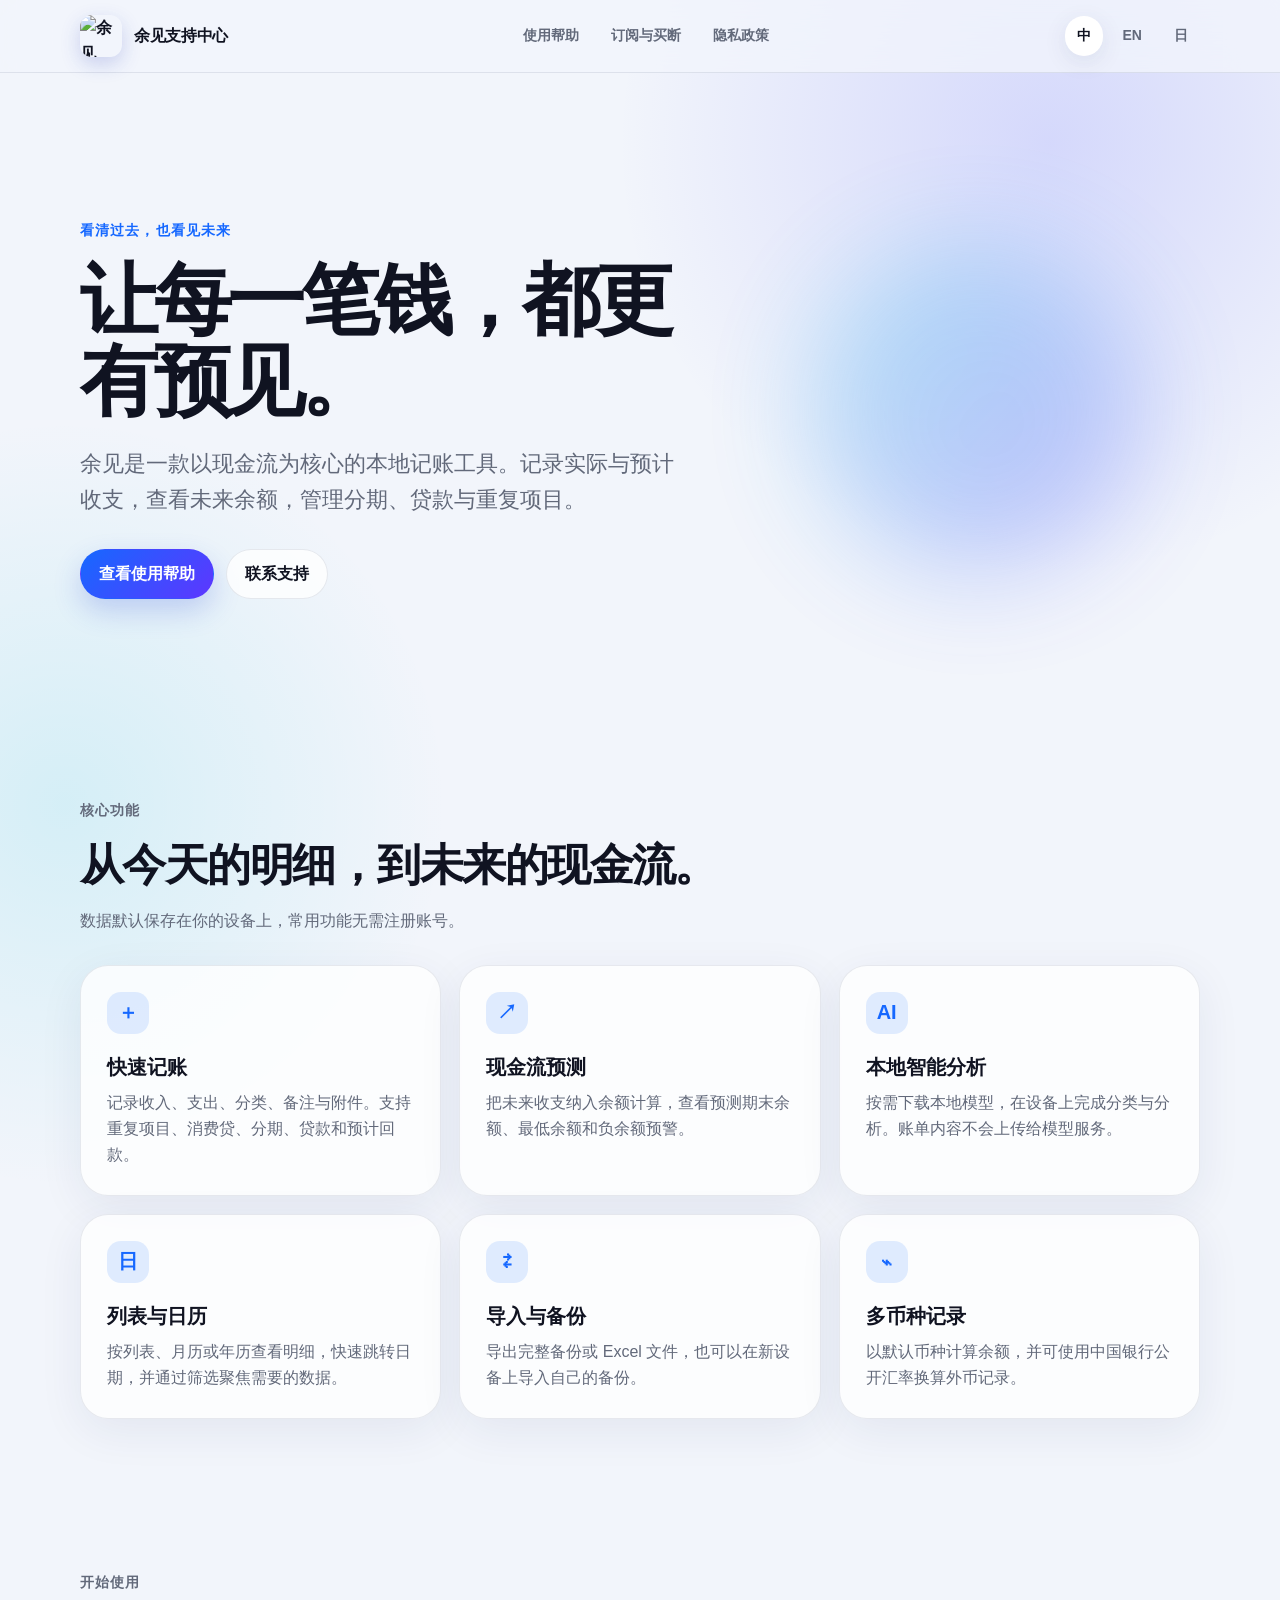
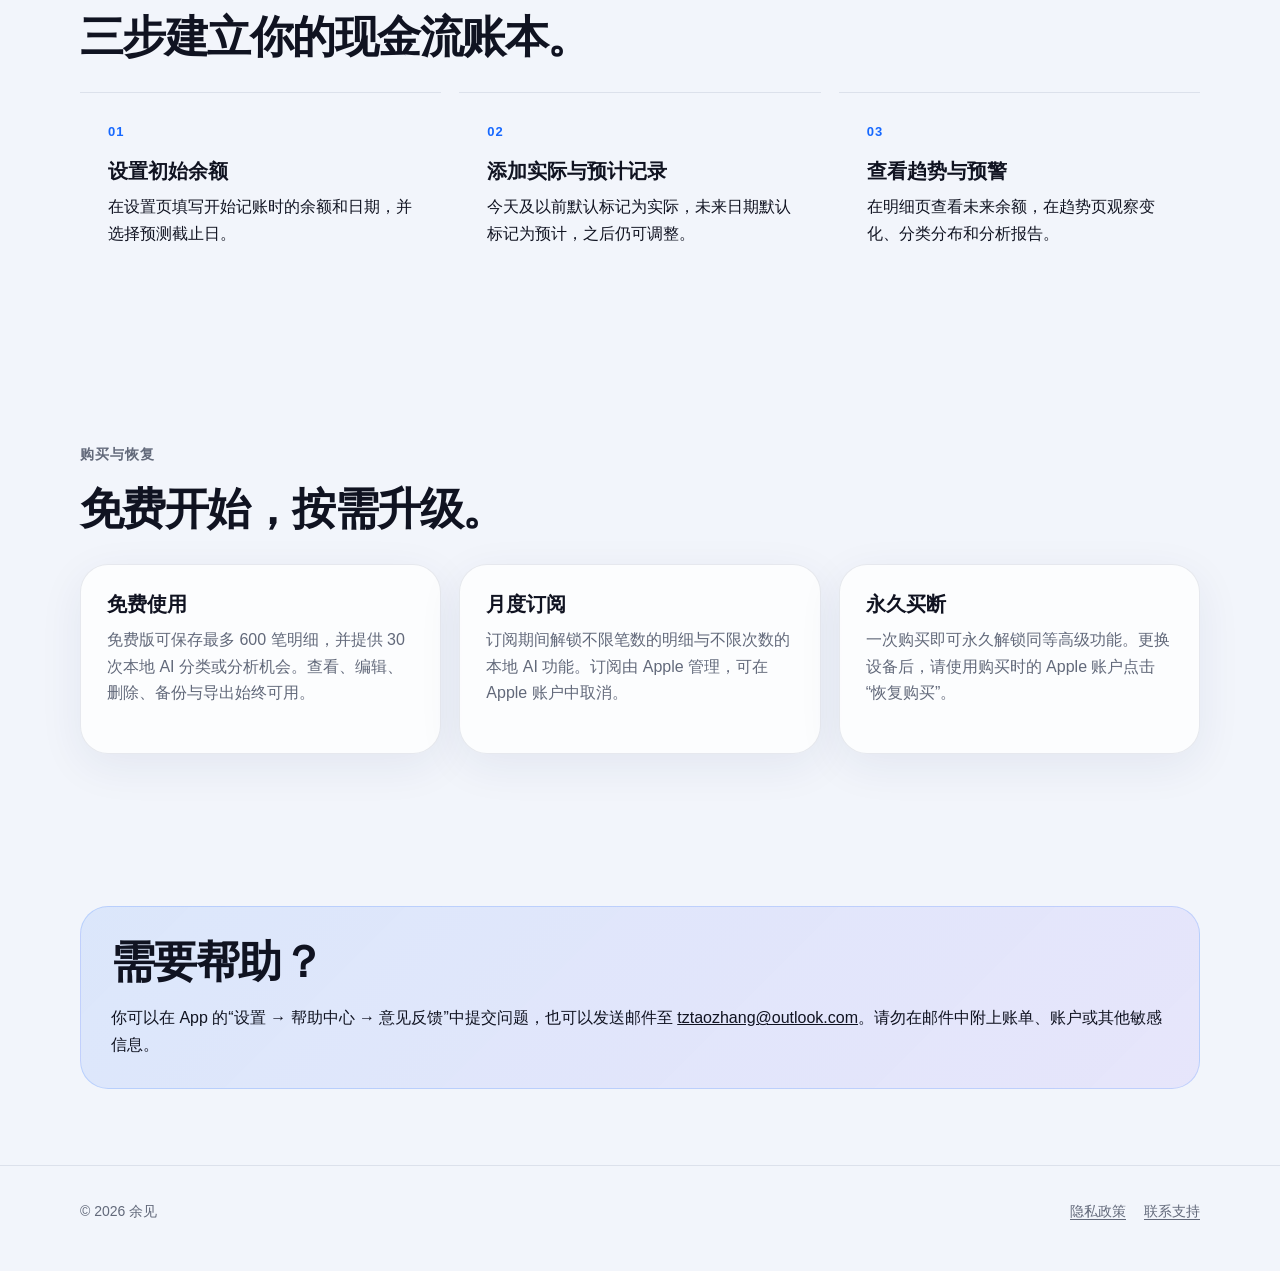
==== index.html @ 97575798 "Publish Yujian support site" ====
<!doctype html>
<html lang="zh-CN">
<head>
  <meta charset="utf-8">
  <meta name="viewport" content="width=device-width, initial-scale=1">
  <meta name="description" content="余见 App 官方支持中心。了解记账、现金流预测、本地 AI、备份与内购恢复。">
  <title>余见 · 官方支持</title>
  <link rel="icon" href="assets/app-icon.png">
  <link rel="stylesheet" href="styles.css">
</head>
<body>
  <header class="site-header">
    <nav class="nav shell" aria-label="主导航">
      <a class="brand" href="index.html"><img src="assets/app-icon.png" alt="余见 App 图标"><span>余见支持中心</span></a>
      <div class="nav-links"><a href="#help">使用帮助</a><a href="#purchase">订阅与买断</a><a href="privacy.html">隐私政策</a></div>
      <div class="language-links" aria-label="语言"><a href="index.html" aria-current="page">中</a><a href="en/index.html">EN</a><a href="ja/index.html">日</a></div>
    </nav>
  </header>

  <main>
    <section class="hero shell">
      <div>
        <p class="eyebrow">看清过去，也看见未来</p>
        <h1>让每一笔钱，都更有预见。</h1>
        <p class="lead">余见是一款以现金流为核心的本地记账工具。记录实际与预计收支，查看未来余额，管理分期、贷款与重复项目。</p>
        <div class="actions"><a class="button" href="#help">查看使用帮助</a><a class="button secondary" href="mailto:tztaozhang@outlook.com">联系支持</a></div>
      </div>
      <div class="hero-art" aria-hidden="true"><img src="assets/app-icon.png" alt=""></div>
    </section>

    <section class="section shell" id="help">
      <div class="section-heading"><p class="eyebrow">核心功能</p><h2>从今天的明细，到未来的现金流。</h2><p>数据默认保存在你的设备上，常用功能无需注册账号。</p></div>
      <div class="grid">
        <article class="card"><div class="icon">＋</div><h3>快速记账</h3><p>记录收入、支出、分类、备注与附件。支持重复项目、消费贷、分期、贷款和预计回款。</p></article>
        <article class="card"><div class="icon">↗</div><h3>现金流预测</h3><p>把未来收支纳入余额计算，查看预测期末余额、最低余额和负余额预警。</p></article>
        <article class="card"><div class="icon">AI</div><h3>本地智能分析</h3><p>按需下载本地模型，在设备上完成分类与分析。账单内容不会上传给模型服务。</p></article>
        <article class="card"><div class="icon">日</div><h3>列表与日历</h3><p>按列表、月历或年历查看明细，快速跳转日期，并通过筛选聚焦需要的数据。</p></article>
        <article class="card"><div class="icon">⇄</div><h3>导入与备份</h3><p>导出完整备份或 Excel 文件，也可以在新设备上导入自己的备份。</p></article>
        <article class="card"><div class="icon">⌁</div><h3>多币种记录</h3><p>以默认币种计算余额，并可使用中国银行公开汇率换算外币记录。</p></article>
      </div>
    </section>

    <section class="section shell">
      <div class="section-heading"><p class="eyebrow">开始使用</p><h2>三步建立你的现金流账本。</h2></div>
      <div class="steps">
        <article class="step"><h3>设置初始余额</h3><p>在设置页填写开始记账时的余额和日期，并选择预测截止日。</p></article>
        <article class="step"><h3>添加实际与预计记录</h3><p>今天及以前默认标记为实际，未来日期默认标记为预计，之后仍可调整。</p></article>
        <article class="step"><h3>查看趋势与预警</h3><p>在明细页查看未来余额，在趋势页观察变化、分类分布和分析报告。</p></article>
      </div>
    </section>

    <section class="section shell" id="purchase">
      <div class="section-heading"><p class="eyebrow">购买与恢复</p><h2>免费开始，按需升级。</h2></div>
      <div class="grid">
        <article class="card"><h3>免费使用</h3><p>免费版可保存最多 600 笔明细，并提供 30 次本地 AI 分类或分析机会。查看、编辑、删除、备份与导出始终可用。</p></article>
        <article class="card"><h3>月度订阅</h3><p>订阅期间解锁不限笔数的明细与不限次数的本地 AI 功能。订阅由 Apple 管理，可在 Apple 账户中取消。</p></article>
        <article class="card"><h3>永久买断</h3><p>一次购买即可永久解锁同等高级功能。更换设备后，请使用购买时的 Apple 账户点击“恢复购买”。</p></article>
      </div>
    </section>

    <section class="section shell">
      <div class="notice"><h2>需要帮助？</h2><p>你可以在 App 的“设置 → 帮助中心 → 意见反馈”中提交问题，也可以发送邮件至 <a href="mailto:tztaozhang@outlook.com">tztaozhang@outlook.com</a>。请勿在邮件中附上账单、账户或其他敏感信息。</p></div>
    </section>
  </main>

  <footer class="site-footer"><div class="footer-row shell"><span>© 2026 余见</span><div class="footer-links"><a href="privacy.html">隐私政策</a><a href="mailto:tztaozhang@outlook.com">联系支持</a></div></div></footer>
</body>
</html>
---- styles.css ----
:root {
  color-scheme: light dark;
  --ink: #101321;
  --muted: #62697a;
  --surface: rgba(255, 255, 255, 0.78);
  --surface-strong: #ffffff;
  --line: rgba(31, 49, 91, 0.1);
  --blue: #1668ff;
  --violet: #5e36ff;
  --cyan: #00bfd6;
  --wash: #f2f5fb;
  --shadow: 0 20px 70px rgba(20, 46, 115, 0.12);
  --radius: 28px;
}

* { box-sizing: border-box; }

html { scroll-behavior: smooth; }

body {
  margin: 0;
  min-width: 320px;
  color: var(--ink);
  background:
    radial-gradient(circle at 82% 5%, rgba(68, 75, 255, 0.17), transparent 27rem),
    radial-gradient(circle at 5% 28%, rgba(0, 191, 214, 0.12), transparent 24rem),
    var(--wash);
  font-family: -apple-system, BlinkMacSystemFont, "SF Pro Text", "PingFang SC", "Hiragino Sans", "Helvetica Neue", Arial, sans-serif;
  line-height: 1.65;
  -webkit-font-smoothing: antialiased;
}

a { color: inherit; }

.shell {
  width: min(1120px, calc(100% - 40px));
  margin: 0 auto;
}

.site-header {
  position: sticky;
  z-index: 10;
  top: 0;
  border-bottom: 1px solid var(--line);
  background: color-mix(in srgb, var(--wash) 78%, transparent);
  backdrop-filter: blur(24px) saturate(150%);
  -webkit-backdrop-filter: blur(24px) saturate(150%);
}

.nav {
  min-height: 72px;
  display: flex;
  align-items: center;
  justify-content: space-between;
  gap: 20px;
}

.brand {
  display: inline-flex;
  align-items: center;
  gap: 12px;
  text-decoration: none;
  font-weight: 750;
  letter-spacing: -0.02em;
}

.brand img {
  width: 42px;
  height: 42px;
  border-radius: 12px;
  box-shadow: 0 7px 20px rgba(28, 55, 180, 0.2);
}

.nav-links, .language-links {
  display: flex;
  align-items: center;
  gap: 8px;
}

.nav-links a, .language-links a {
  padding: 8px 12px;
  border-radius: 999px;
  color: var(--muted);
  font-size: 14px;
  font-weight: 650;
  text-decoration: none;
}

.nav-links a:hover, .nav-links a:focus-visible,
.language-links a:hover, .language-links a:focus-visible,
.language-links a[aria-current="page"] {
  color: var(--ink);
  background: var(--surface-strong);
  outline: none;
  box-shadow: 0 6px 24px rgba(22, 37, 84, 0.09);
}

.hero {
  display: grid;
  grid-template-columns: minmax(0, 1.15fr) minmax(300px, 0.85fr);
  align-items: center;
  gap: 64px;
  min-height: 650px;
  padding: 92px 0 70px;
}

.eyebrow {
  margin: 0 0 18px;
  color: var(--blue);
  font-size: 14px;
  font-weight: 760;
  letter-spacing: 0.08em;
  text-transform: uppercase;
}

h1, h2, h3, p { margin-top: 0; }

h1 {
  max-width: 760px;
  margin-bottom: 24px;
  font-size: clamp(44px, 7vw, 78px);
  line-height: 1.04;
  letter-spacing: -0.055em;
}

h2 {
  margin-bottom: 18px;
  font-size: clamp(30px, 4vw, 44px);
  line-height: 1.14;
  letter-spacing: -0.035em;
}

h3 {
  margin-bottom: 10px;
  font-size: 20px;
  line-height: 1.3;
}

.lead {
  max-width: 660px;
  margin-bottom: 30px;
  color: var(--muted);
  font-size: clamp(18px, 2.1vw, 22px);
}

.actions {
  display: flex;
  flex-wrap: wrap;
  gap: 12px;
}

.button {
  display: inline-flex;
  min-height: 48px;
  align-items: center;
  justify-content: center;
  padding: 11px 18px;
  border: 1px solid transparent;
  border-radius: 999px;
  background: linear-gradient(135deg, var(--blue), var(--violet));
  color: #fff;
  font-weight: 720;
  text-decoration: none;
  box-shadow: 0 12px 28px rgba(42, 72, 220, 0.22);
}

.button.secondary {
  border-color: var(--line);
  background: var(--surface);
  color: var(--ink);
  box-shadow: none;
}

.hero-art {
  position: relative;
  display: grid;
  place-items: center;
  min-height: 380px;
}

.hero-art::before {
  position: absolute;
  width: 330px;
  height: 330px;
  border-radius: 50%;
  background: linear-gradient(135deg, rgba(0, 207, 227, 0.55), rgba(71, 50, 255, 0.66));
  filter: blur(54px);
  content: "";
  opacity: 0.43;
}

.hero-art img {
  position: relative;
  width: min(330px, 74vw);
  border-radius: 25%;
  box-shadow: 0 34px 90px rgba(18, 36, 115, 0.28);
}

.section { padding: 76px 0; }

.section-heading {
  max-width: 700px;
  margin-bottom: 30px;
}

.section-heading p { color: var(--muted); }

.grid {
  display: grid;
  grid-template-columns: repeat(3, minmax(0, 1fr));
  gap: 18px;
}

.card {
  min-height: 190px;
  padding: 26px;
  border: 1px solid var(--line);
  border-radius: var(--radius);
  background: var(--surface);
  box-shadow: 0 12px 45px rgba(27, 44, 97, 0.07);
}

.card p, .card li { color: var(--muted); }
.card p:last-child { margin-bottom: 0; }

.icon {
  display: grid;
  width: 42px;
  height: 42px;
  place-items: center;
  margin-bottom: 20px;
  border-radius: 14px;
  background: color-mix(in srgb, var(--blue) 12%, transparent);
  color: var(--blue);
  font-size: 20px;
  font-weight: 800;
}

.steps {
  display: grid;
  grid-template-columns: repeat(3, minmax(0, 1fr));
  gap: 18px;
  counter-reset: step;
}

.step {
  position: relative;
  padding: 28px;
  border-top: 1px solid var(--line);
  counter-increment: step;
}

.step::before {
  display: block;
  margin-bottom: 16px;
  color: var(--blue);
  font-size: 13px;
  font-weight: 800;
  letter-spacing: 0.08em;
  content: "0" counter(step);
}

.notice {
  padding: 30px;
  border: 1px solid rgba(22, 104, 255, 0.18);
  border-radius: var(--radius);
  background: linear-gradient(135deg, rgba(22, 104, 255, 0.1), rgba(94, 54, 255, 0.08));
}

.notice p:last-child { margin-bottom: 0; }

.legal {
  max-width: 780px;
  padding: 72px 0 96px;
}

.legal .meta {
  margin-bottom: 40px;
  color: var(--muted);
}

.legal section {
  padding: 24px 0;
  border-top: 1px solid var(--line);
}

.legal ul { padding-left: 1.25rem; }
.legal li { margin: 8px 0; }

.site-footer {
  padding: 34px 0 48px;
  border-top: 1px solid var(--line);
  color: var(--muted);
  font-size: 14px;
}

.footer-row {
  display: flex;
  align-items: center;
  justify-content: space-between;
  gap: 20px;
}

.footer-links {
  display: flex;
  flex-wrap: wrap;
  gap: 18px;
}

.footer-links a { text-underline-offset: 3px; }

@media (max-width: 820px) {
  .shell { width: min(100% - 28px, 720px); }
  .nav-links { display: none; }
  .hero { grid-template-columns: 1fr; gap: 24px; min-height: auto; padding-top: 68px; }
  .hero-art { min-height: 330px; order: -1; }
  .hero-art img { width: min(250px, 66vw); }
  .grid, .steps { grid-template-columns: 1fr; }
  .section { padding: 58px 0; }
}

@media (max-width: 520px) {
  .brand span { display: none; }
  .language-links a { padding-inline: 9px; }
  h1 { font-size: 43px; }
  .card, .notice { padding: 22px; border-radius: 24px; }
  .footer-row { align-items: flex-start; flex-direction: column; }
}

@media (prefers-color-scheme: dark) {
  :root {
    --ink: #f3f5fb;
    --muted: #a9afc0;
    --surface: rgba(25, 28, 39, 0.82);
    --surface-strong: #232633;
    --line: rgba(220, 228, 255, 0.11);
    --wash: #0d0f17;
    --shadow: 0 20px 70px rgba(0, 0, 0, 0.25);
  }
  .hero-art img { box-shadow: 0 34px 90px rgba(0, 0, 0, 0.48); }
}

@media (prefers-reduced-motion: reduce) {
  html { scroll-behavior: auto; }
  *, *::before, *::after { animation-duration: 0.01ms !important; animation-iteration-count: 1 !important; transition-duration: 0.01ms !important; }
}
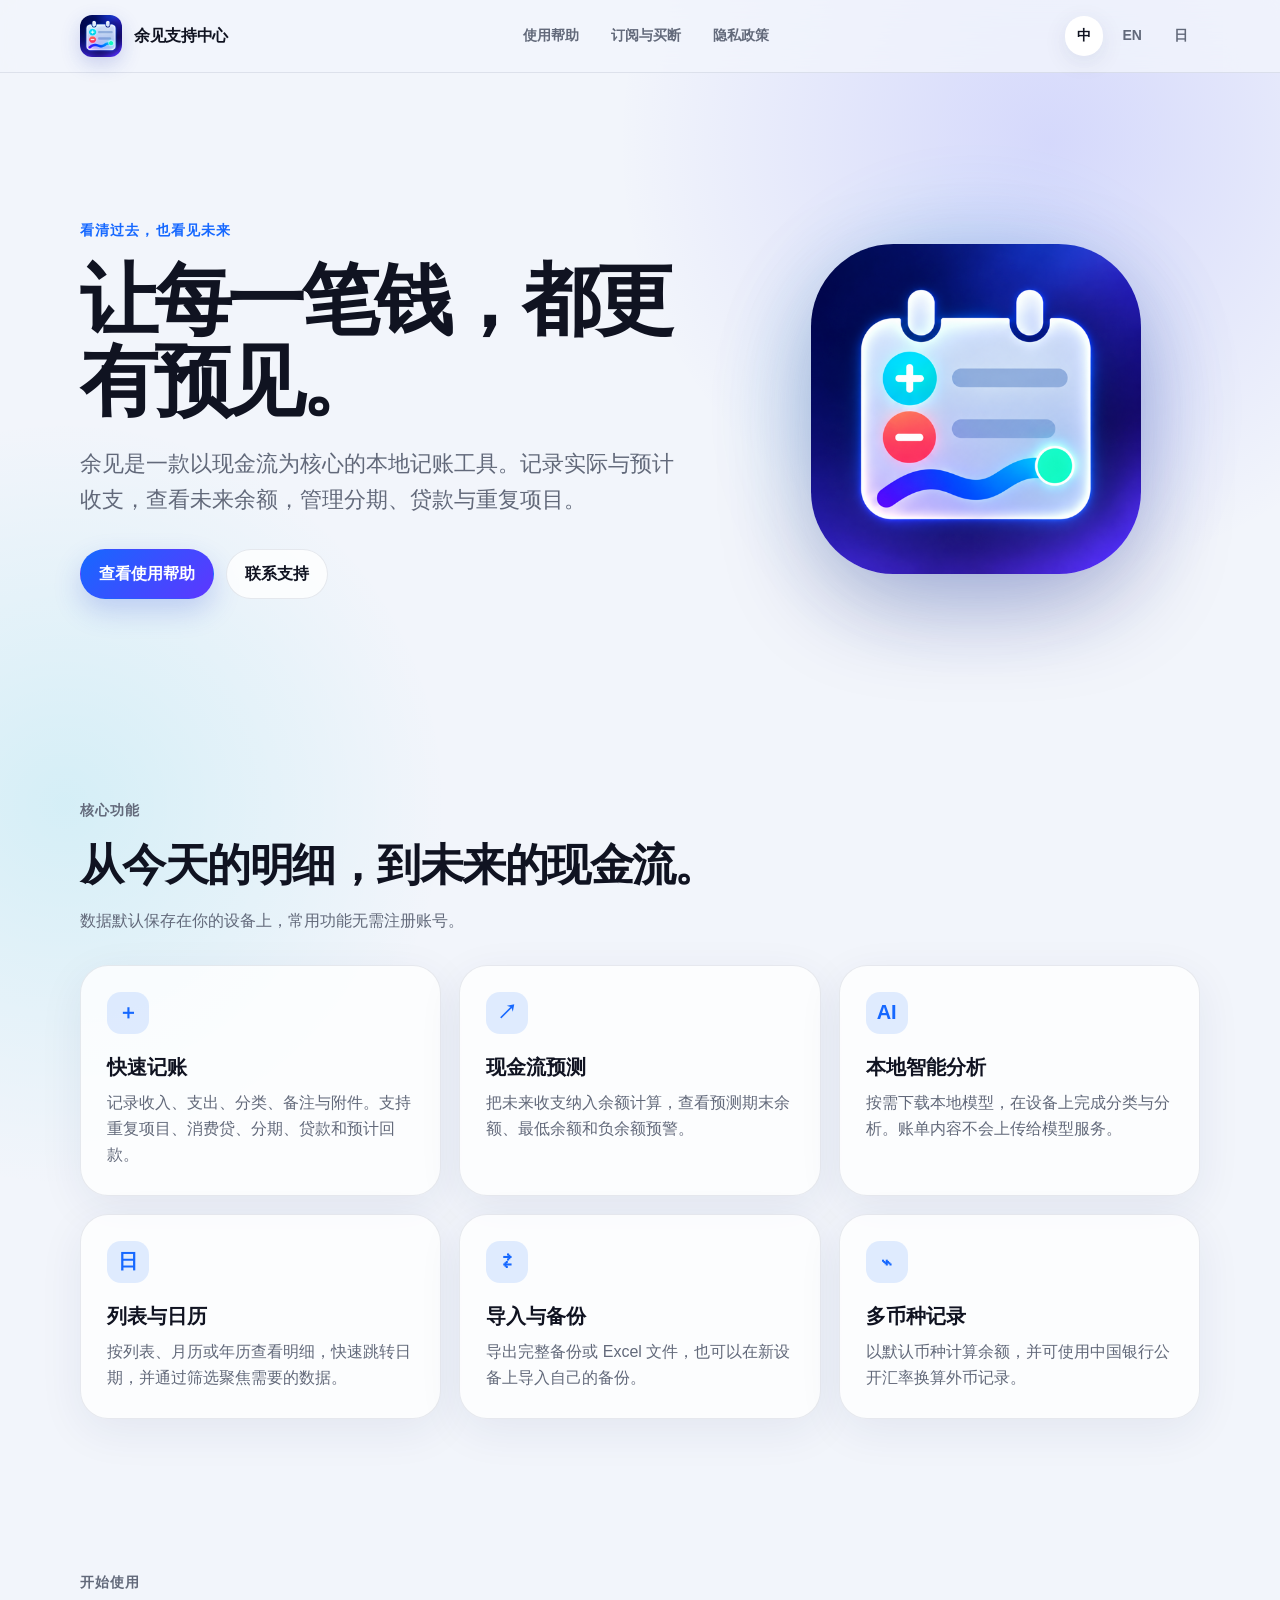
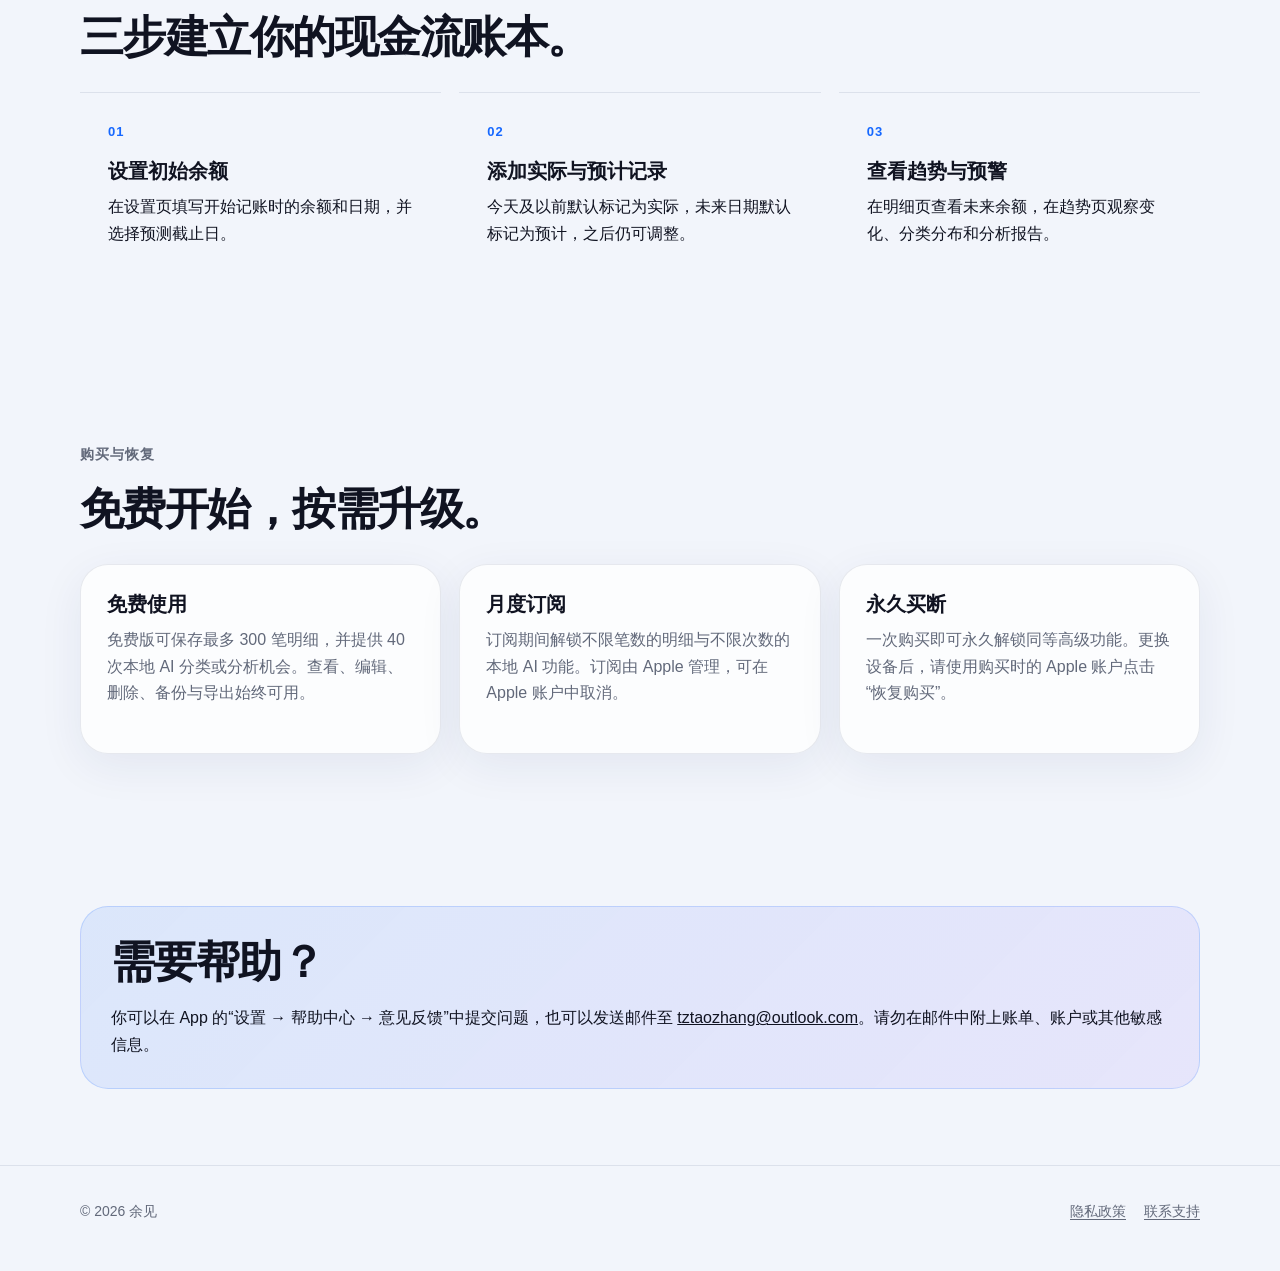
==== commit 01f9bc2a: "Align support site with Forecash Planner and 300/40 free allowance" ====
--- a/index.html
+++ b/index.html
@@ -52,7 +52,7 @@
     <section class="section shell" id="purchase">
       <div class="section-heading"><p class="eyebrow">购买与恢复</p><h2>免费开始，按需升级。</h2></div>
       <div class="grid">
-        <article class="card"><h3>免费使用</h3><p>免费版可保存最多 600 笔明细，并提供 30 次本地 AI 分类或分析机会。查看、编辑、删除、备份与导出始终可用。</p></article>
+        <article class="card"><h3>免费使用</h3><p>免费版可保存最多 300 笔明细，并提供 40 次本地 AI 分类或分析机会。查看、编辑、删除、备份与导出始终可用。</p></article>
         <article class="card"><h3>月度订阅</h3><p>订阅期间解锁不限笔数的明细与不限次数的本地 AI 功能。订阅由 Apple 管理，可在 Apple 账户中取消。</p></article>
         <article class="card"><h3>永久买断</h3><p>一次购买即可永久解锁同等高级功能。更换设备后，请使用购买时的 Apple 账户点击“恢复购买”。</p></article>
       </div>
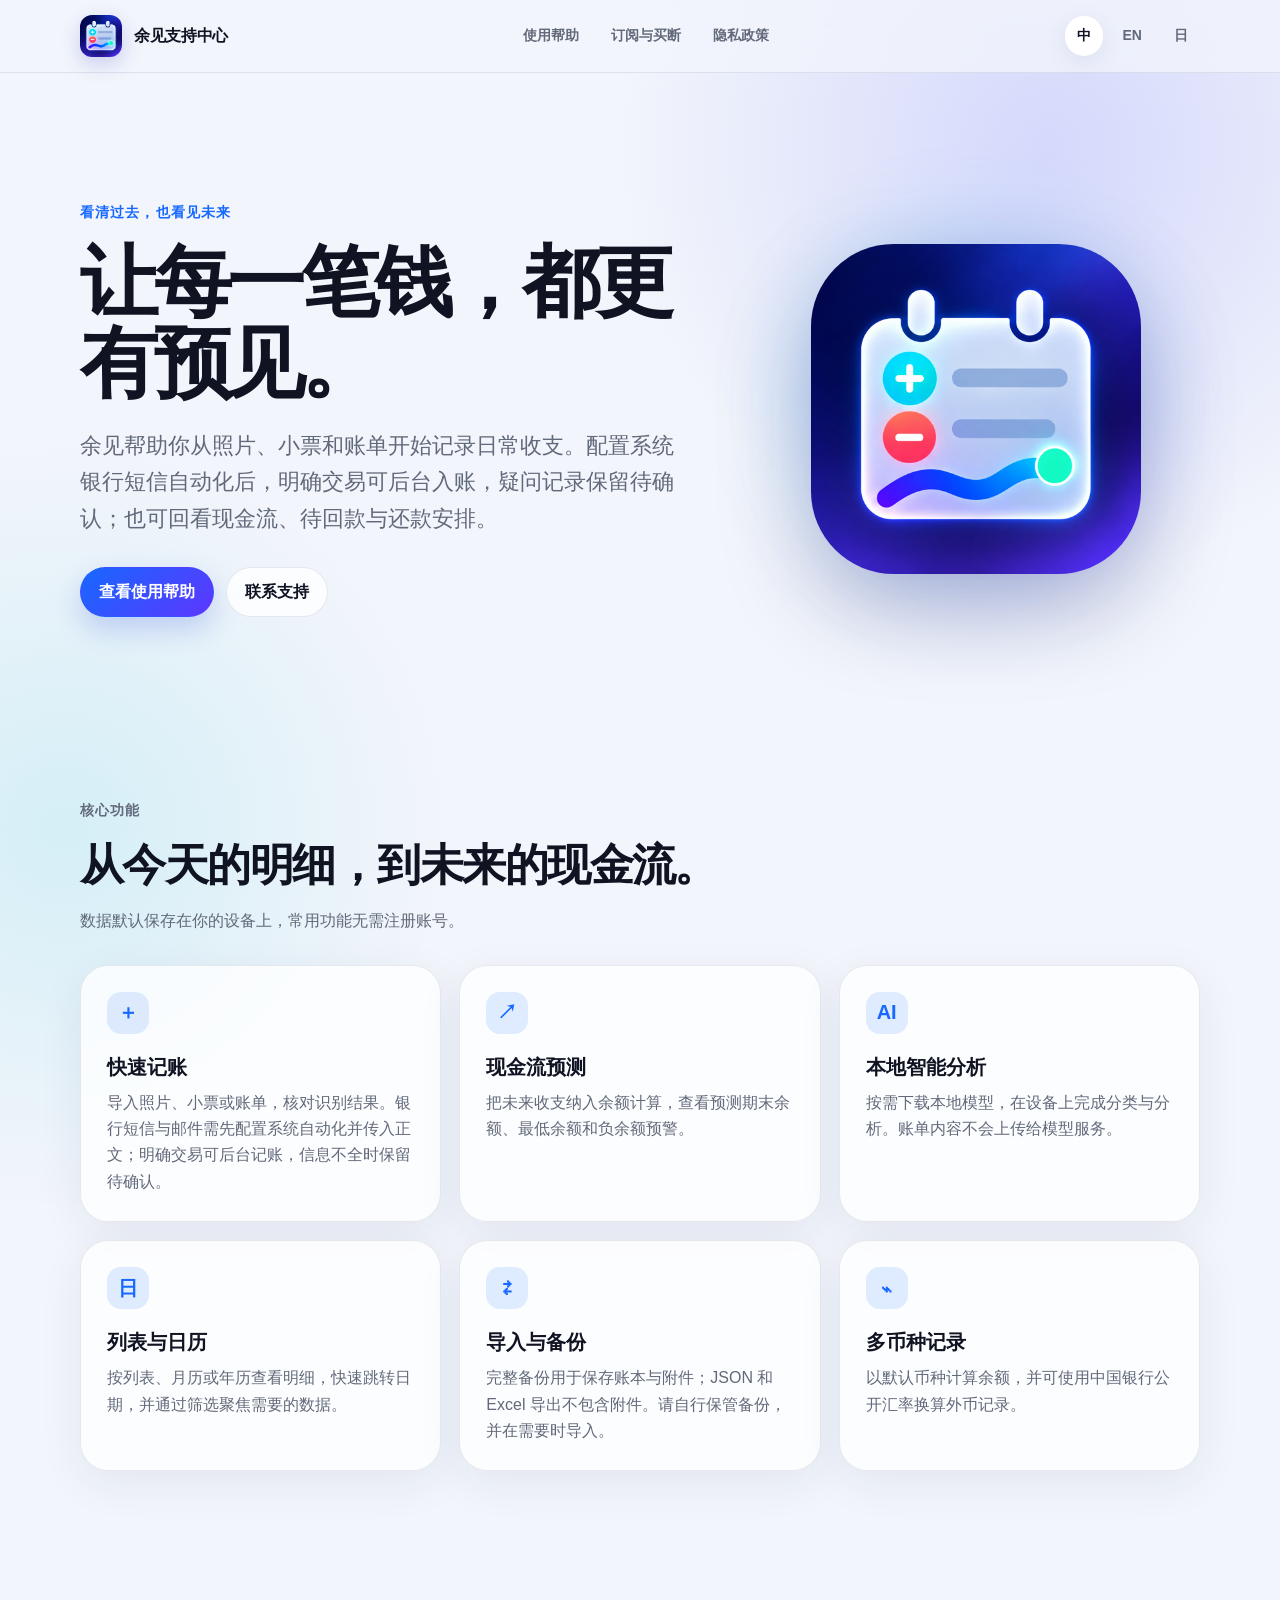
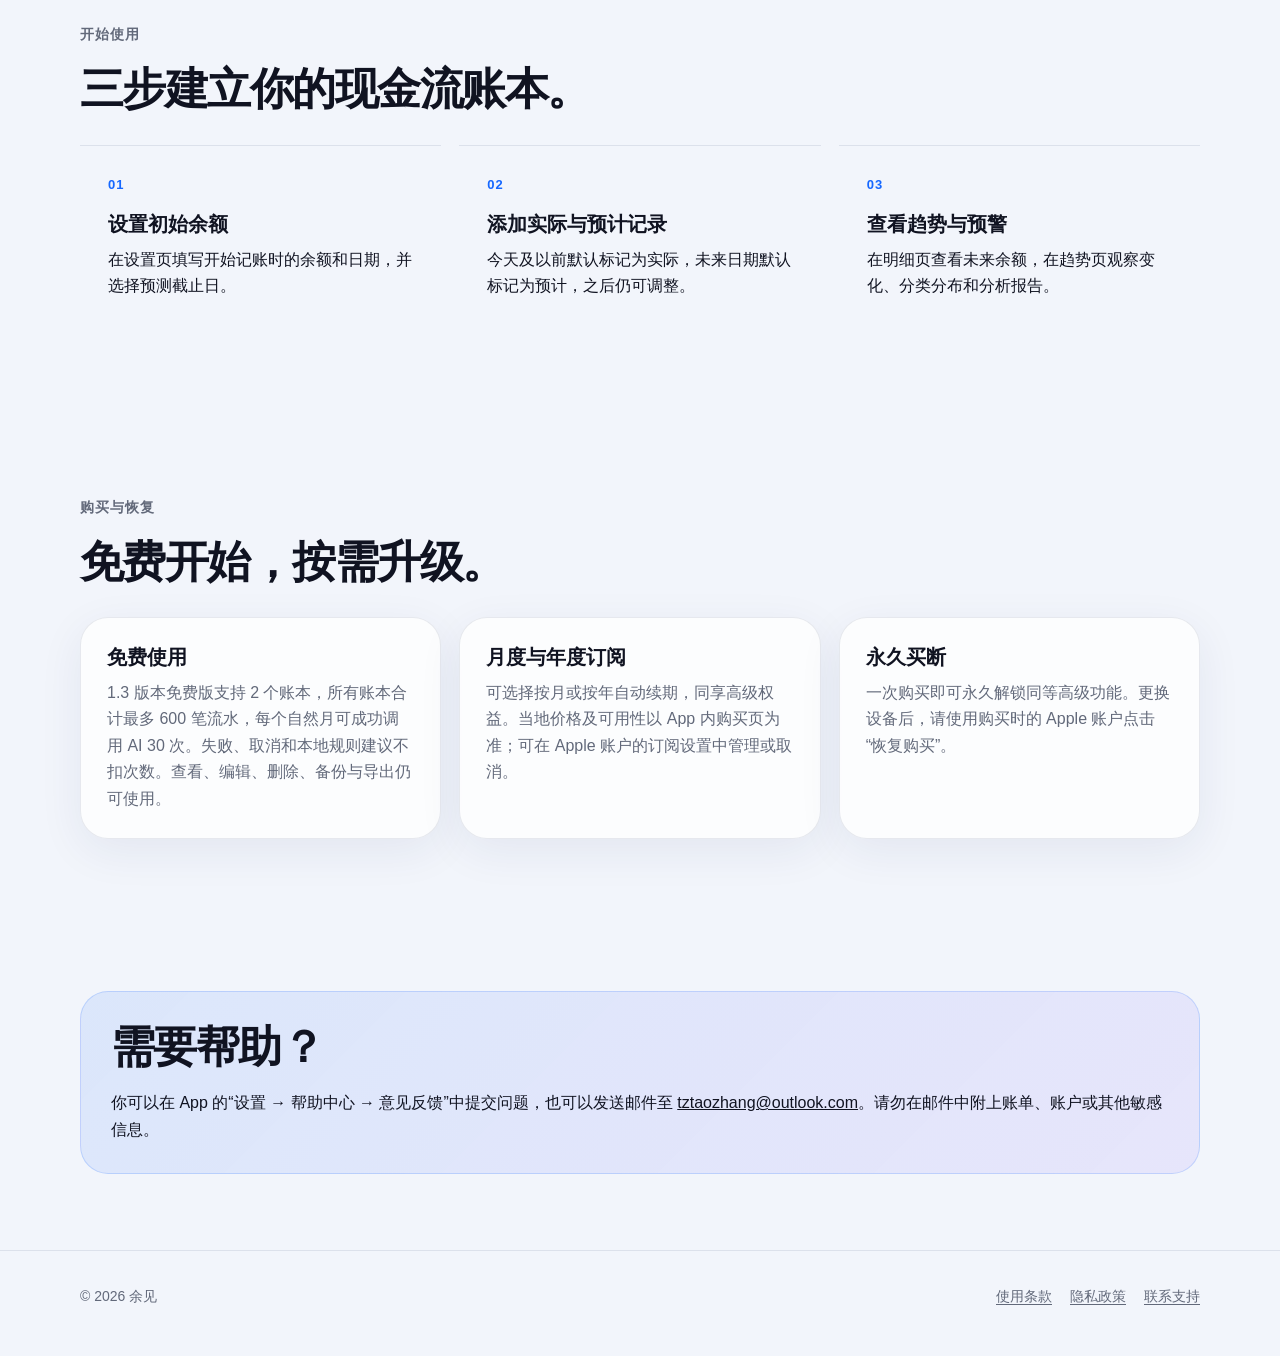
==== commit 9e72a118: "Update support and privacy information for YuJian 1.3" ====
--- a/index.html
+++ b/index.html
@@ -22,7 +22,7 @@
       <div>
         <p class="eyebrow">看清过去，也看见未来</p>
         <h1>让每一笔钱，都更有预见。</h1>
-        <p class="lead">余见是一款以现金流为核心的本地记账工具。记录实际与预计收支，查看未来余额，管理分期、贷款与重复项目。</p>
+        <p class="lead">余见帮助你从照片、小票和账单开始记录日常收支。配置系统银行短信自动化后，明确交易可后台入账，疑问记录保留待确认；也可回看现金流、待回款与还款安排。</p>
         <div class="actions"><a class="button" href="#help">查看使用帮助</a><a class="button secondary" href="mailto:tztaozhang@outlook.com">联系支持</a></div>
       </div>
       <div class="hero-art" aria-hidden="true"><img src="assets/app-icon.png" alt=""></div>
@@ -31,11 +31,11 @@
     <section class="section shell" id="help">
       <div class="section-heading"><p class="eyebrow">核心功能</p><h2>从今天的明细，到未来的现金流。</h2><p>数据默认保存在你的设备上，常用功能无需注册账号。</p></div>
       <div class="grid">
-        <article class="card"><div class="icon">＋</div><h3>快速记账</h3><p>记录收入、支出、分类、备注与附件。支持重复项目、消费贷、分期、贷款和预计回款。</p></article>
+        <article class="card"><div class="icon">＋</div><h3>快速记账</h3><p>导入照片、小票或账单，核对识别结果。银行短信与邮件需先配置系统自动化并传入正文；明确交易可后台记账，信息不全时保留待确认。</p></article>
         <article class="card"><div class="icon">↗</div><h3>现金流预测</h3><p>把未来收支纳入余额计算，查看预测期末余额、最低余额和负余额预警。</p></article>
         <article class="card"><div class="icon">AI</div><h3>本地智能分析</h3><p>按需下载本地模型，在设备上完成分类与分析。账单内容不会上传给模型服务。</p></article>
         <article class="card"><div class="icon">日</div><h3>列表与日历</h3><p>按列表、月历或年历查看明细，快速跳转日期，并通过筛选聚焦需要的数据。</p></article>
-        <article class="card"><div class="icon">⇄</div><h3>导入与备份</h3><p>导出完整备份或 Excel 文件，也可以在新设备上导入自己的备份。</p></article>
+        <article class="card"><div class="icon">⇄</div><h3>导入与备份</h3><p>完整备份用于保存账本与附件；JSON 和 Excel 导出不包含附件。请自行保管备份，并在需要时导入。</p></article>
         <article class="card"><div class="icon">⌁</div><h3>多币种记录</h3><p>以默认币种计算余额，并可使用中国银行公开汇率换算外币记录。</p></article>
       </div>
     </section>
@@ -52,8 +52,8 @@
     <section class="section shell" id="purchase">
       <div class="section-heading"><p class="eyebrow">购买与恢复</p><h2>免费开始，按需升级。</h2></div>
       <div class="grid">
-        <article class="card"><h3>免费使用</h3><p>免费版可保存最多 300 笔明细，并提供 40 次本地 AI 分类或分析机会。查看、编辑、删除、备份与导出始终可用。</p></article>
-        <article class="card"><h3>月度订阅</h3><p>订阅期间解锁不限笔数的明细与不限次数的本地 AI 功能。订阅由 Apple 管理，可在 Apple 账户中取消。</p></article>
+        <article class="card"><h3>免费使用</h3><p>1.3 版本免费版支持 2 个账本，所有账本合计最多 600 笔流水，每个自然月可成功调用 AI 30 次。失败、取消和本地规则建议不扣次数。查看、编辑、删除、备份与导出仍可使用。</p></article>
+        <article class="card"><h3>月度与年度订阅</h3><p>可选择按月或按年自动续期，同享高级权益。当地价格及可用性以 App 内购买页为准；可在 Apple 账户的订阅设置中管理或取消。</p></article>
         <article class="card"><h3>永久买断</h3><p>一次购买即可永久解锁同等高级功能。更换设备后，请使用购买时的 Apple 账户点击“恢复购买”。</p></article>
       </div>
     </section>
@@ -63,6 +63,6 @@
     </section>
   </main>
 
-  <footer class="site-footer"><div class="footer-row shell"><span>© 2026 余见</span><div class="footer-links"><a href="privacy.html">隐私政策</a><a href="mailto:tztaozhang@outlook.com">联系支持</a></div></div></footer>
+  <footer class="site-footer"><div class="footer-row shell"><span>© 2026 余见</span><div class="footer-links"><a href="https://www.apple.com/legal/internet-services/itunes/dev/stdeula/">使用条款</a><a href="privacy.html">隐私政策</a><a href="mailto:tztaozhang@outlook.com">联系支持</a></div></div></footer>
 </body>
 </html>
